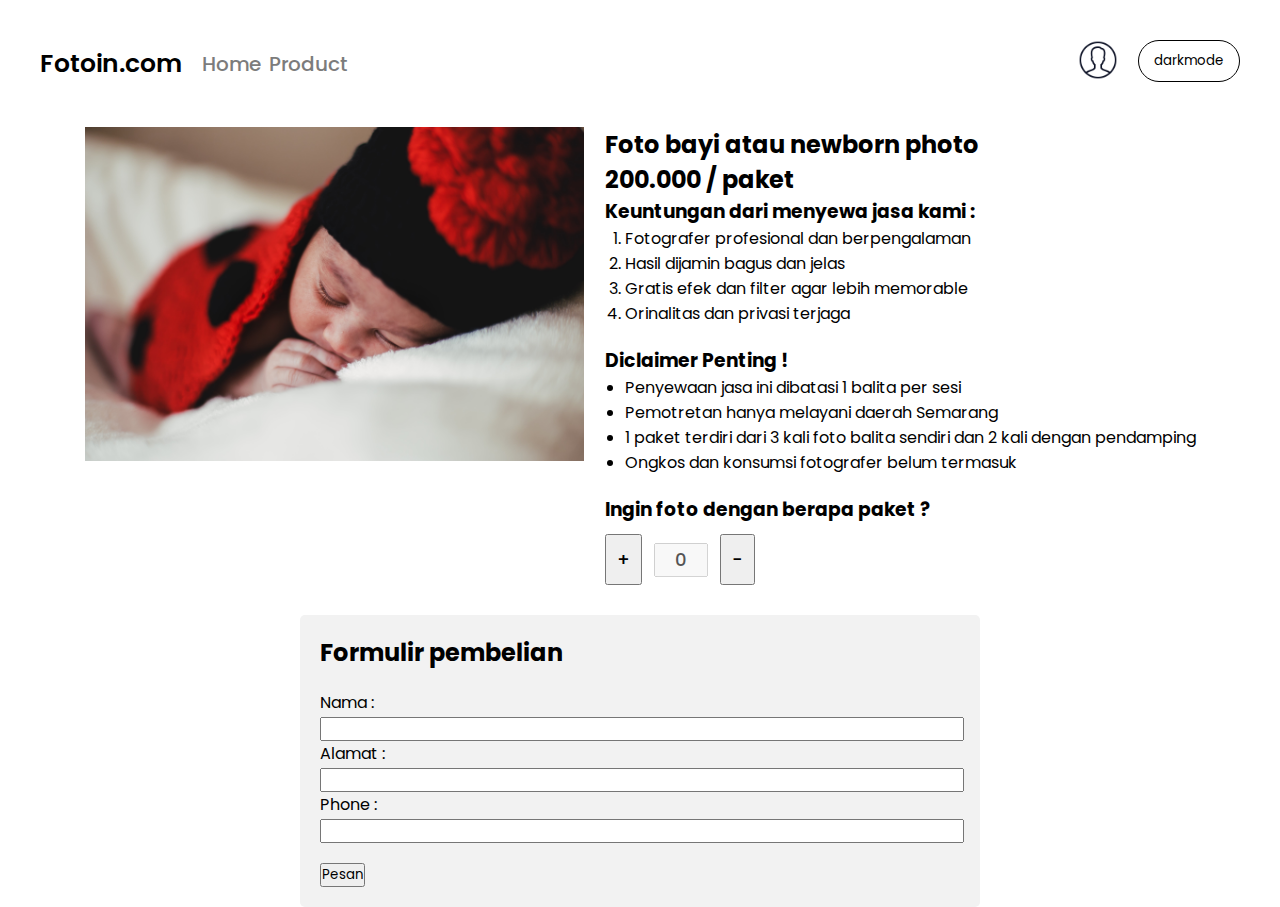
==== bayi.html @ 1eee3060 "first commit" ====
<!DOCTYPE html>
<html lang="en">
<head>
    <meta charset="UTF-8">
    <meta http-equiv="X-UA-Compatible" content="IE=edge">
    <meta name="viewport" content="width=device-width, initial-scale=1.0">
    <title>Baby Photo</title>
    <link rel="stylesheet" href="camera.css">
    <link rel="preconnect" href="https://fonts.googleapis.com" />
    <link rel="preconnect" href="https://fonts.gstatic.com" crossorigin />
    <link
      href="https://fonts.googleapis.com/css2?family=Poppins:ital,wght@0,100;0,200;0,300;0,400;0,500;0,600;0,700;0,800;0,900;1,100;1,200;1,300;1,400;1,500;1,600;1,700;1,800;1,900&display=swap"
      rel="stylesheet"
    />
</head>
<body id="body">
    <nav>
        <div class="navbar-left">
          <div class="logo">
            <h1 class="change">Fotoin.com</h1>
          </div>
      
          <div class="navbar">
            <ul>
              <li><a href="index.html">Home</a></li>
              <li><a href="#product">Product</a></li>
            </ul>
          </div>
        </div>
        
        <div class="navbar-right">
          <div class="login">
              <a href="formSignIn.html"><img src="./assets/person.png" width="40"></a>
          </div>
          <div class="toggle">
             <button onclick="darkMode()">darkmode</button>
          </div>
        </div>
        <div class="hamburger" onclick="dropNavbar()">
          <span class="line"></span>
          <span class="line"></span>
          <span class="line"></span>
        </div>
      </nav>
      <div class="collapse" id="collapse">
          <a href="index.html"><div class="nav_col"><h3>Home</h3></div></a>
          <a href="index.html"><div class="nav_col"><h3>Product</h3></div></a>
          <div class="nav_col_special">
              <a href="formSignIn.html"><img class="img_collapse" src="./assets/person.png" width="40"></a>
              <button class="toggle_collapse" onclick="darkMode()" >darkmode</button>
          </div>
      </div>
      <section>
        <div class="atas">
            <div class="gambar">
                <img src="./assets/bayi.jpg" alt="">
            </div>
            <div class="harga">
                <h2 class="change">Foto bayi atau newborn photo</h2>
                <h2 class="change">200.000 / paket</h2>
                <div class="desc">
                    <div class="keuntungan">
                       <h3 class="change"> Keuntungan dari menyewa jasa kami :</h3>
                        <ol style="padding-left: 20px;">
                            <li class="change">Fotografer profesional dan berpengalaman</li>
                            <li class="change">Hasil dijamin bagus dan jelas</li>
                            <li class="change">Gratis efek dan filter agar lebih memorable</li>
                            <li class="change">Orinalitas dan privasi terjaga</li>
                        </ol>
                    </div>
                    <div class="diclaimer" style="margin-top: 20px;"">
                        <h3 class="change">Diclaimer Penting !</h3>
                        <ul style="margin-left: 20px;"">
                            <li class="change">Penyewaan jasa ini dibatasi 1 balita per sesi</li>
                            <li class="change">Pemotretan hanya melayani daerah Semarang</li>
                            <li class="change">1 paket terdiri dari 3 kali foto balita sendiri dan 2 kali dengan pendamping</li>
                            <li class="change">Ongkos dan konsumsi fotografer belum termasuk</li>
                        </ul>
                        <h3 class="change" style="margin-top: 20px;">Ingin foto dengan berapa paket ?</h3>
                        <div class="counter">
                            <div class="fbox" onclick="increment()"><button>+</button></div>
                            <div class="value"><input type="text" disabled value="0" id="valCount"></div>
                            <div class="fbox"><button onclick="decrement()">-</button></div>
                        </div>
                    </div>
                </div>

            </div>
        </div>
        <div class="container">
            <h2 style="margin-bottom: 20px;">Formulir pembelian</h2>
            <form id="form">
                <div>
                    <label for="fullname">Nama : </label>
                <input style="width: 100%;" type="text" name="fullname" id="name" required>
                </div>
                <div>
                    <label for="fullname">Alamat  : </label>
                <input style="width: 100%;" type="text" name="fullname" id="alamat" required>
                </div>
                <div>
                    <label for="fullname">Phone  : </label>
                <input style="width: 100%;" type="number" name="fullname" id="telpon" required>
                </div>
                <button style="margin-top: 20px;" type="submit">Pesan</button>
            </form>
          </div>
        
      </section>
      <script src="main.js"></script>
      <script>
        let nilai = parseInt(document.getElementById("valCount").value)
        let nama = document.getElementById("name")
        let alamat = document.getElementById("alamat")
        let telpon = document.getElementById("telpon")
        function increment() {
            nilai++
            document.getElementById("valCount").value = nilai
        }
        function decrement() {
            nilai--
            if (nilai < 0) {
                nilai = 0
            }
            document.getElementById("valCount").value = nilai
        }
        document.getElementById("form").addEventListener('submit',function(e) {
            e.preventDefault()

            nama = nama.value
            alamat = alamat.value
            telpon = telpon.value
            alert('Atas nama '+nama+' berhasil menyewa jasa fotografer untuk pemotratan bayi sebanyak '+nilai+ ' paket. Selanjutnya akan menuju ke alamat '+alamat+' dan akan segera dihubungi melalui nomer '+telpon+' untuk proses waktu dan kepastian acara.')
            document.getElementById("form").reset()
            document.getElementById("valCount").value = 0
        })

      </script>
</body>
</html>
---- camera.css ----
@import url('https://fonts.googleapis.com/css2?family=Poppins:ital,wght@0,100;0,200;0,300;0,400;0,500;0,600;0,700;0,800;0,900;1,100;1,200;1,300;1,400;1,500;1,600;1,700;1,800;1,900&display=swap');
*{
    font-family: 'Poppins', sans-serif;
    padding: 0;
    margin: 0;
    
}

nav{
    display: flex;
    justify-content: space-between;
    padding: 40px ;
    align-items: center;
    
    
}
.navbar-left{
    align-items: center;
    display: flex;
}
.logo h1{
    font-size: 25px;
    font-weight: 600;
}
.navbar_toggle{
    display: flex;
    flex-direction: column;
    height: 30px;
    width: 45px;
    cursor: pointer;
    justify-content: space-between;
    /* display: none; */
}
.navbar_toggle span{
    display: block;
    width: 45px;
    height: 4px;
    background-color: black;


}
.navbar-left ul{    
    display: flex;
    align-items: center;
    margin-left: 12px;
    list-style: none;
}
.navbar-left ul li{
    margin-left: 8px;
}
.navbar-left ul li a{
    text-decoration: none;
    font-size: 20px;
    font-weight: 500;
    color: rgb(124, 124, 124);
}
.navbar-left ul li a:hover{
    color: rgb(73, 73, 107);
}
.navbar-right{
    /* align-items: center; */
    display: flex;
}
.toggle{
    margin-left: 20px;
}
.login img{
    cursor: pointer;
}
.toggle button{
    border: 1px solid black;
    padding: 10px 15px;
    background-color: white;
    border-radius: 50px;
    cursor: pointer;
}
.hamburger {
    padding-right: 20px;
    cursor: pointer;
    display: none;
  }
  
  .hamburger .line {
    display: block;
    width: 40px;
    height: 5px;
    margin-bottom: 10px;
    background-color: rgb(68, 5, 5);
  }
.collapse{
    margin: auto;
    max-width: 100%;
    display: flex;
    flex-direction: column;
    align-items: center;
    justify-content: space-evenly;
    height: fit-content;
    background-color:aqua;
    display: none;
    padding: 20px 0;
}
.collapse .nav_col{
    display: flex;
    align-items: center;
    justify-content: center;
    width: 100%;
    height: 40px;
}
.collapse .nav_col:hover{
    background-color: bisque;
}
.nav_col_special{
    display: flex;
    align-items: center;
    justify-content: center;
    width: 100%;
    height: 40px;
}
.nav_col_special .img_collapse{
    margin-right: 10px;
}
.nav_col_special .toggle_collapse{
    padding: 5px;
    border-radius: 50px;
}
section{
    max-width: 100%;
    height: 35.5rem;
    
}
.atas {
    display: flex;
    flex-wrap: wrap;
    justify-content: center;
    align-items: flex-start;
}
.gambar{
    width: 500px;
}
.gambar img{
   max-width: 100%;
}
.harga {
    margin-left: 20px;
    margin-bottom: 30px;
}
.counter{
    margin-top: 10px;
    display: flex;
    width: 150px;
    align-items: center;
    justify-content: space-between;
    /* border: 1px solid black; */
}
.counter .fbox button{
    padding: 10px;
    cursor: pointer;
    font-size: 18px;
    font-weight: 500;
}
.counter .value input{
    width: 50px;
    height: 30px;
    text-align: center;
    font-size: 18px;
    font-weight: 500;
}

.container {
    max-width: 50%;
    margin: auto;
  border-radius: 5px;
  background-color: #f2f2f2;
  padding: 20px;
}
.container .form{
    align-items: center;
    display: flex;
    flex-direction: column;
}
@media screen and (max-width: 540px) {
    nav{
        padding: 40px 20px;
    }
    .navbar,.navbar-right{
        display: none;
    }
    .hamburger{
        display: block;
    }
}
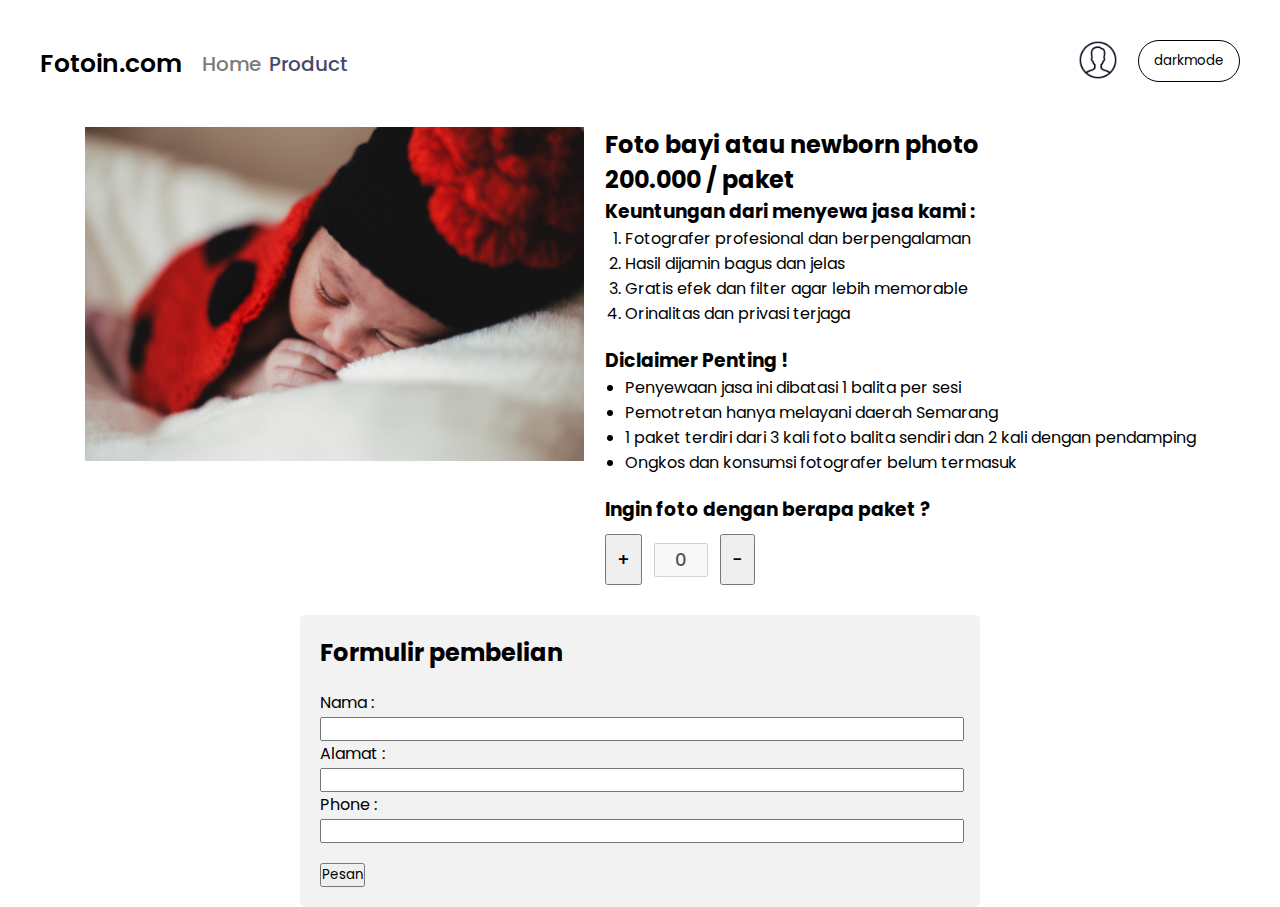
==== commit 86ab2f2b: "fix fe" ====
--- a/bayi.html
+++ b/bayi.html
@@ -14,6 +14,7 @@
     />
 </head>
 <body id="body">
+    <button onclick="goTop()" id="myBtn" class="myBtn" title="Go to top">Top</button>
     <nav>
         <div class="navbar-left">
           <div class="logo">
@@ -23,7 +24,7 @@
           <div class="navbar">
             <ul>
               <li><a href="index.html">Home</a></li>
-              <li><a href="#product">Product</a></li>
+              <li><a class="nave" href="#product">Product</a></li>
             </ul>
           </div>
         </div>
--- a/camera.css
+++ b/camera.css
@@ -5,7 +5,25 @@
     margin: 0;
     
 }
-
+#myBtn {
+    display: none; /* Hidden by default */
+    position: fixed; /* Fixed/sticky position */
+    bottom: 20px; /* Place the button at the bottom of the page */
+    right: 30px; /* Place the button 30px from the right */
+    z-index: 99; /* Make sure it does not overlap */
+    border: none; /* Remove borders */
+    outline: none; /* Remove outline */
+    background-color: red; /* Set a background color */
+    color: white; /* Text color */
+    cursor: pointer; /* Add a mouse pointer on hover */
+    padding: 15px; /* Some padding */
+    border-radius: 10px; /* Rounded corners */
+    font-size: 18px; /* Increase font size */
+  }
+  
+  #myBtn:hover {
+    background-color: #555; /* Add a dark-grey background on hover */
+  }
 nav{
     display: flex;
     justify-content: space-between;
@@ -53,6 +71,9 @@
     font-size: 20px;
     font-weight: 500;
     color: rgb(124, 124, 124);
+}
+.navbar-left ul li .nave{
+    color: rgb(73, 73, 107);
 }
 .navbar-left ul li a:hover{
     color: rgb(73, 73, 107);
